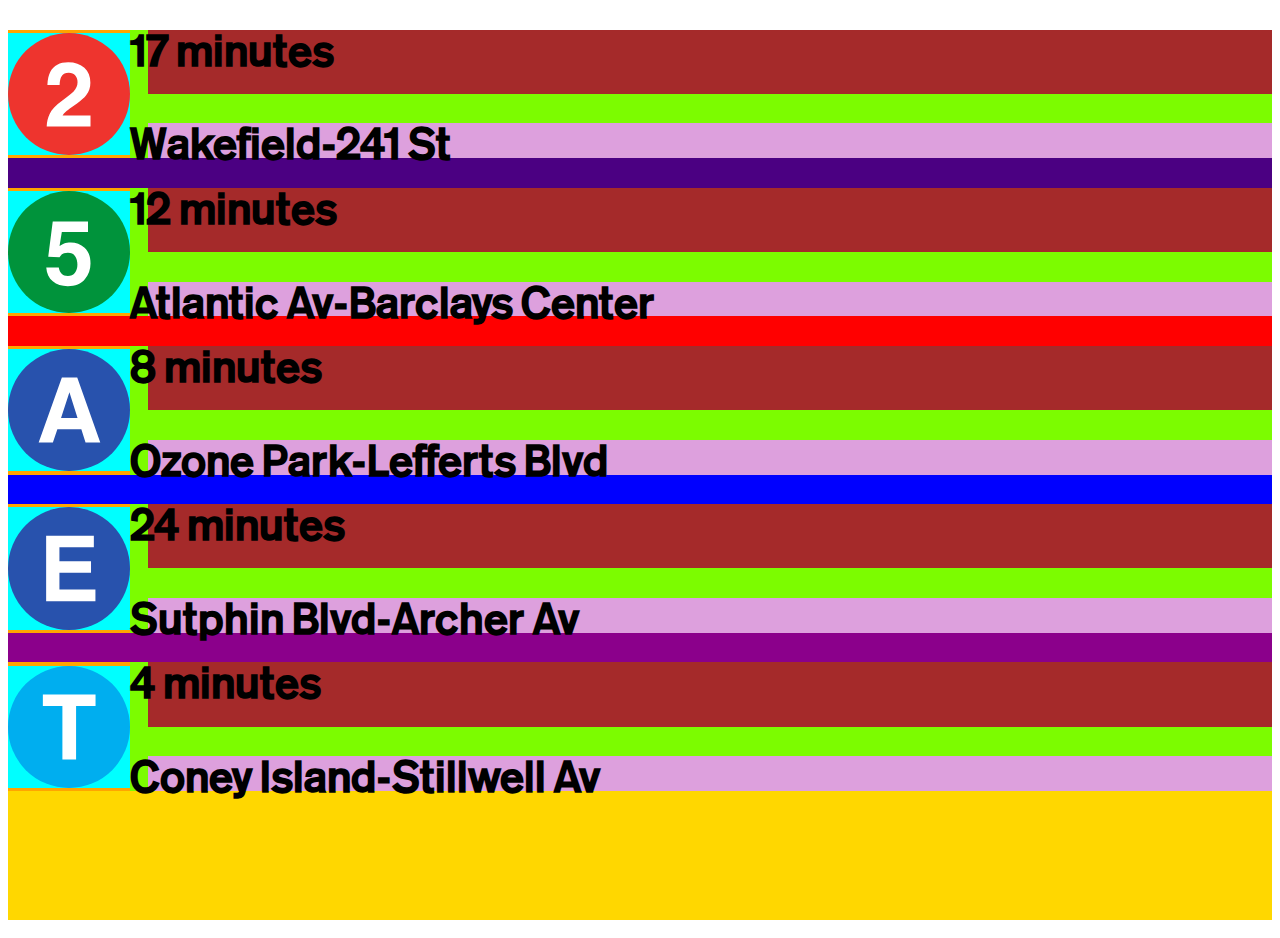
==== templates/index.html @ efa2014a "Web Ver" ====
<!DOCTYPE html>
<html>
<head>
	<script src="https://cdn.jsdelivr.net/npm/@popperjs/core@2.9.2/dist/umd/popper.min.js" integrity="sha384-IQsoLXl5PILFhosVNubq5LC7Qb9DXgDA9i+tQ8Zj3iwWAwPtgFTxbJ8NT4GN1R8p" crossorigin="anonymous"></script>
    <script src="https://cdn.jsdelivr.net/npm/bootstrap@5.0.2/dist/js/bootstrap.min.js" integrity="sha384-cVKIPhGWiC2Al4u+LWgxfKTRIcfu0JTxR+EQDz/bgldoEyl4H0zUF0QKbrJ0EcQF" crossorigin="anonymous"></script>
	<link href="https://cdn.jsdelivr.net/npm/bootstrap@5.0.2/dist/css/bootstrap.min.css" rel="stylesheet" integrity="sha384-EVSTQN3/azprG1Anm3QDgpJLIm9Nao0Yz1ztcQTwFspd3yD65VohhpuuCOmLASjC" crossorigin="anonymous">
    <link rel="stylesheet" href="/static/styles.css">
	<!-- <script src="scripts.js"></script> -->
    <script src="https://cdn.jsdelivr.net/npm/bootstrap@5.0.2/dist/js/bootstrap.bundle.min.js" integrity="sha384-MrcW6ZMFYlzcLA8Nl+NtUVF0sA7MsXsP1UyJoMp4YLEuNSfAP+JcXn/tWtIaxVXM" crossorigin="anonymous"></script>
    <!-- <script>
	var source = new EventSource("/broadway");
	source.onmessage = function(event) {
		$('#broadway').html(event.data);
	}
	</script> -->
</head>
<body style="height: 100vh">
	<div class="container-fluid" style="background-color: aqua; height: 14.29vh;">
        <div class="row" style="background-color: black; height: 100%;">
            <div class="col" style="background-color: lawngreen; height:100%;">
                <div style="float:left; background-color: orange; height: 100%; display: inline-flex; align-items: center;">
                    <img src="/static/svg/2.svg" style="background-color: aqua; height: 95%;">
                </div>
				<div id="uptown_seventh_time_DIV" class="row align-items-center time" style="background-color:brown;">
					<h1 id="uptown_seventh_time_H1" class="time">17 minutes</h1>
				</div>
				<div id="uptown_seventh_terminus_DIV" class="row align-items-center terminus" style="background-color:plum;">
					<h1 id="uptown_seventh_terminus_H1" class="terminus">Wakefield-241 St</h1>
				</div>         
            </div>
            <div class="col" style="background-color: indigo; height:100%;">
                
            </div>
        </div>
		<div class="row" style="background-color: black; height: 100%;">
            <div class="col" style="background-color: lawngreen; height:100%;">
                <div style="float:left; background-color: orange; height: 100%; display: inline-flex; align-items: center;">
                    <img src="/static/svg/5.svg" style="background-color: aqua; height: 95%;">
                </div>
				<div id="downtown_seventh_time_DIV" class="row align-items-center time" style="background-color:brown;">
					<h1 id="downtown_seventh_time_H1" class="time">12 minutes</h1>
				</div>
				<div id="downtown_seventh_terminus_DIV" class="row align-items-center terminus" style="background-color:plum;">
					<h1 id="downtown_seventh_terminus_H1" class="terminus">Atlantic Av-Barclays Center</h1>
				</div>         
            </div>
			<div class="col" style="background-color: red; height:100%;">
                
            </div>
        </div>
		<div class="row" style="background-color: black; height: 100%;">
            <div class="col" style="background-color: lawngreen; height:100%;">
                <div style="float:left; background-color: orange; height: 100%; display: inline-flex; align-items: center;">
                    <img src="/static/svg/a.svg" style="background-color: aqua; height: 95%;">
                </div>
				<div id="uptown_eighth_time_DIV" class="row align-items-center time" style="background-color:brown;">
					<h1 id="uptown_eighth_time_H1" class="time">8 minutes</h1>
				</div>
				<div id="uptown_eighth_terminus_DIV" class="row align-items-center terminus" style="background-color:plum;">
					<h1 id="uptown_eighth_terminus_H1" class="terminus">Ozone Park-Lefferts Blvd</h1>
				</div>         
            </div>
			<div class="col" style="background-color: blue; height:100%;">
                
            </div>
        </div>
		<div class="row" style="background-color: black; height: 100%;">
            <div class="col" style="background-color: lawngreen; height:100%;">
                <div style="float:left; background-color: orange; height: 100%; display: inline-flex; align-items: center;">
                    <img src="/static/svg/e.svg" style="background-color: aqua; height: 95%;">
                </div>
				<div id="downtown_eighth_time_DIV" class="row align-items-center time" style="background-color:brown;">
					<h1 id="downtown_eighth_time_H1" class="time">24 minutes</h1>
				</div>
				<div id="downtown_eighth_terminus_DIV" class="row align-items-center terminus" style="background-color:plum;">
					<h1 id="downtown_eighth_terminus_H1" class="terminus">Sutphin Blvd-Archer Av</h1>
				</div>         
            </div>
			<div class="col" style="background-color: darkmagenta; height:100%;">
                
            </div>
        </div>
		<div class="row" style="background-color: black; height: 100%;">
            <div class="col" style="background-color: lawngreen; height:100%;">
                <div style="float:left; background-color: orange; height: 100%; display: inline-flex; align-items: center;">
                    <img src="/static/svg/t.svg" style="background-color: aqua; height: 95%;">
                </div>
				<div id="uptown_broadway_time_DIV" class="row align-items-center time" style="background-color:brown;">
					<h1 id="uptown_broadway_time_H1" class="time">4 minutes</h1>
				</div>
				<div id="uptown_broadway_terminus_DIV" class="row align-items-center terminus" style="background-color:plum;">
					<h1 id="uptown_broadway_terminus_H1" class="terminus">Coney Island-Stillwell Av</h1>
				</div>         
            </div>
			<div class="col" style="background-color: gold; height:100%;">
                
            </div>
        </div>
	</div>
</body>
<script type="text/javascript">

	var textWidth_uptown_seventh = document.getElementById("uptown_seventh_terminus_H1")
    var divWidth_uptown_seventh = document.getElementById("uptown_seventh_terminus_DIV")

	var textWidth_downtown_seventh = document.getElementById("downtown_seventh_terminus_H1")
    var divWidth_downtown_seventh = document.getElementById("downtown_seventh_terminus_DIV")

	var textWidth_uptown_eighth = document.getElementById("uptown_eighth_terminus_H1")
    var divWidth_uptown_eighth = document.getElementById("uptown_eighth_terminus_DIV")

	var textWidth_downtown_eighth = document.getElementById("downtown_eighth_terminus_H1")
    var divWidth_downtown_eighth = document.getElementById("downtown_eighth_terminus_DIV")

	var textWidth_uptown_broadway = document.getElementById("uptown_broadway_terminus_H1")
    var divWidth_uptown_broadway = document.getElementById("uptown_broadway_terminus_DIV")

	function fixSizing(textWidth, divWidth) {

		if ((textWidth.scrollHeight > divWidth.clientHeight) && (Math.abs(textWidth.scrollHeight-divWidth.clientHeight) > 10)) {
			console.log("Overflow " + textWidth.scrollHeight + " " + divWidth.clientHeight);
			textWidth.classList.add("animation")
			divWidth.classList.add("animation")
		} else {
			console.log("Fine " + textWidth.scrollHeight + " " + divWidth.clientHeight);
		}

	}

	fixSizing(textWidth_uptown_seventh, divWidth_uptown_seventh)
	fixSizing(textWidth_downtown_seventh, divWidth_downtown_seventh)
	fixSizing(textWidth_uptown_eighth, divWidth_uptown_eighth)
	fixSizing(textWidth_downtown_eighth, divWidth_downtown_eighth)
	fixSizing(textWidth_uptown_broadway, divWidth_uptown_broadway)

</script>

</html>
---- static/styles.css ----
@font-face {
    font-family: helveticaLight;
    src: url("helvetica-light.ttf");
}

@font-face {
    font-family: standardMediumCondensed;
    src: url("standard-medium-condensed.otf");
}

@font-face {
    font-family: standardMedium;
    src: url("standard-medium.otf");
}

div.time {
    height:50%; 
    margin-left: 15.5vh;
}

div.terminus {
    height:50%; 
    margin-left: 15.5vh;
}

h1.time {
    font-family: standardMedium;
    font-size: 3.45vw;
    margin-left: -2%;
}

h1.terminus {
    /*white-space: nowrap;*/
    font-family: standardMedium;
    font-size: 3.45vw;
    margin-left: -2%;
    /* animation: marquee 6s linear infinite; */
}

h1.animation {
    white-space: nowrap;
    animation: marquee linear infinite;
    animation-duration: 10s;
}

div.animation {
    overflow: hidden;
    margin-right: -20vw;
}

@keyframes marquee {
    0% { transform: translateX(100%); }
    40% { transform: translateX(0%);}
    60% { transform: translateX(0%);}
    100% { transform: translateX(-105%); }
}
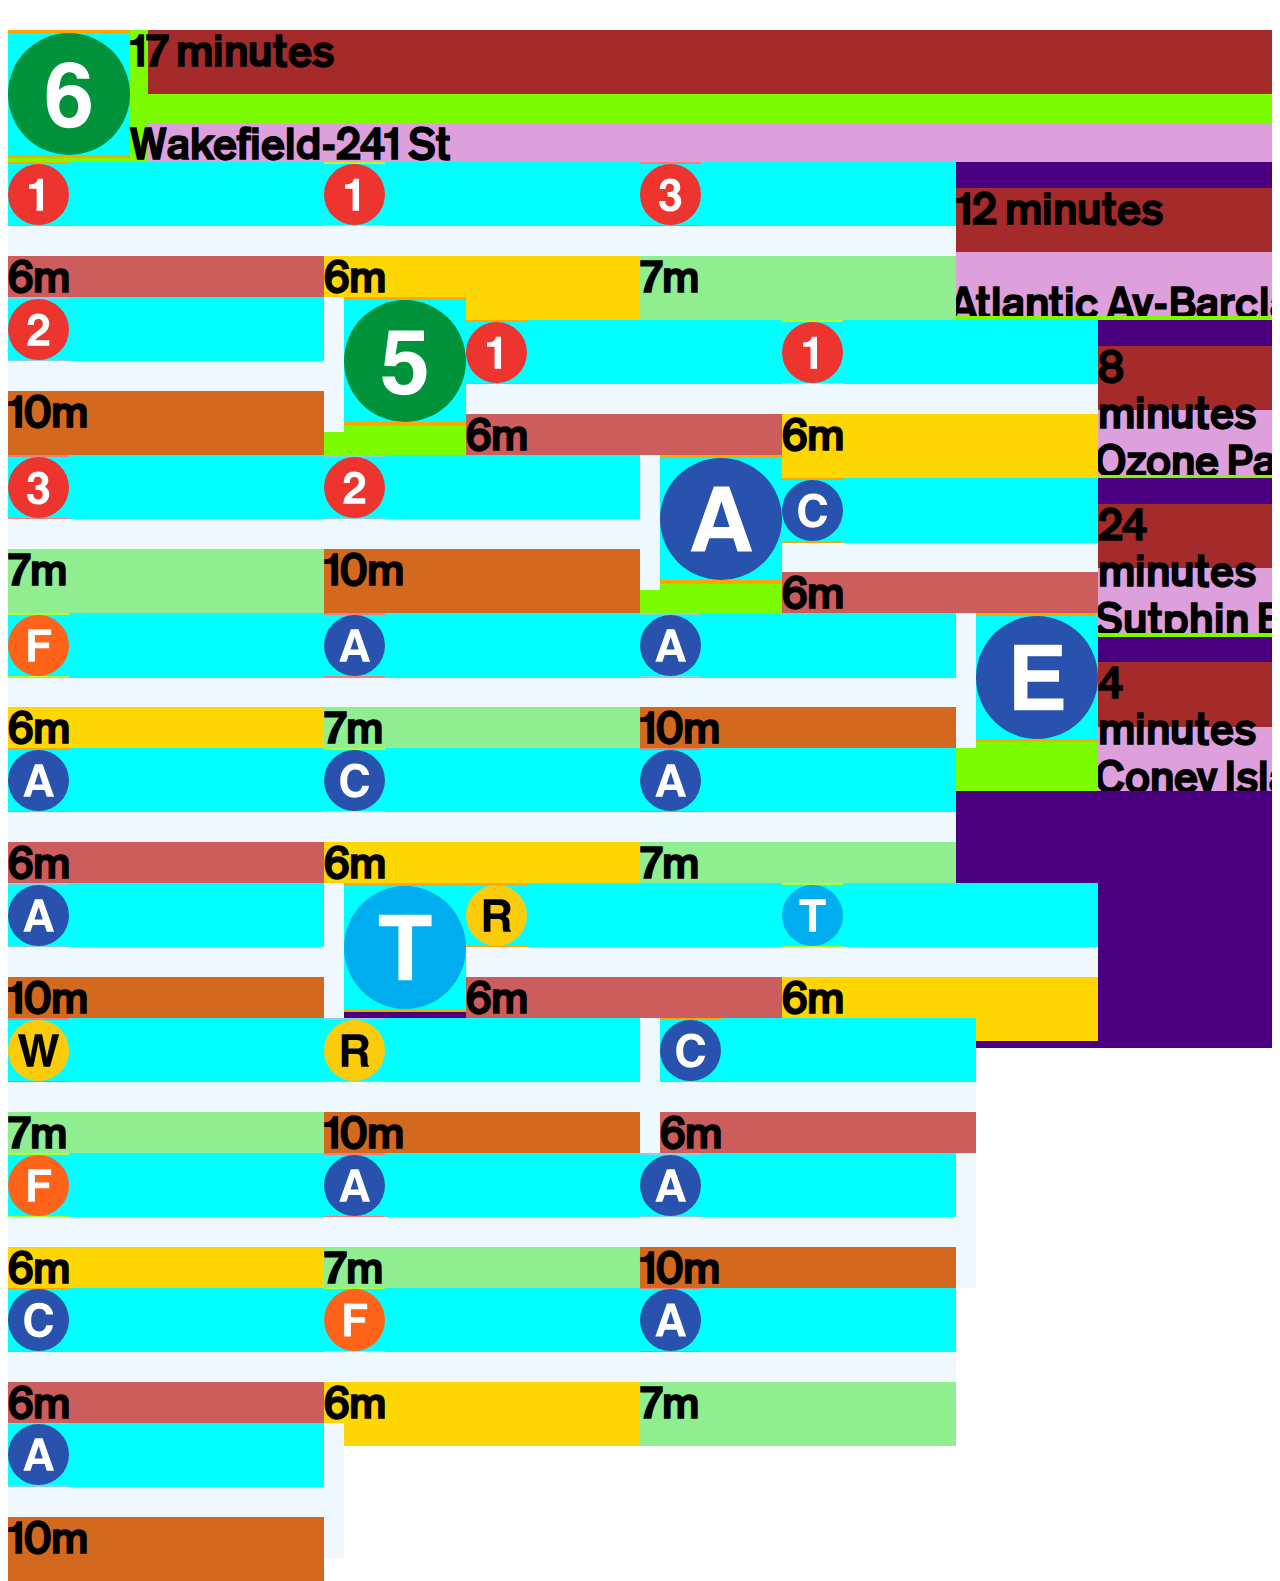
==== commit a3f77b86: "SmallBoxes" ====
--- a/templates/index.html
+++ b/templates/index.html
@@ -17,9 +17,9 @@
 <body style="height: 100vh">
 	<div class="container-fluid" style="background-color: aqua; height: 14.29vh;">
         <div class="row" style="background-color: black; height: 100%;">
-            <div class="col" style="background-color: lawngreen; height:100%;">
+            <div class="col" style="background-color: lawngreen; height:100%; padding-bottom: 0.3%;">
                 <div style="float:left; background-color: orange; height: 100%; display: inline-flex; align-items: center;">
-                    <img src="/static/svg/2.svg" style="background-color: aqua; height: 95%;">
+                    <img src="/static/svg/6.svg" style="background-color: aqua; height: 95%;">
                 </div>
 				<div id="uptown_seventh_time_DIV" class="row align-items-center time" style="background-color:brown;">
 					<h1 id="uptown_seventh_time_H1" class="time">17 minutes</h1>
@@ -29,11 +29,50 @@
 				</div>         
             </div>
             <div class="col" style="background-color: indigo; height:100%;">
-                
+                <div class="smallBox" style="background-color:aliceblue;">
+					<div class="row" style="background-color: cyan; margin-left: 0%; height: 50%;">
+						<div style="float:left; background-color: orange; height: 100%; display: inline-flex; align-items: center;">
+							<img src="/static/svg/1.svg" style="background-color: aqua; height: 95%; margin-left: 0%;">
+						</div>
+					</div>
+					<div class="row" style="background-color: indianred; margin-left: 0%; height: 50%;">
+						<h1 class="time" style="margin-left: 0%;">6m</h1>
+					</div>
+				</div>
+				<div class="smallBox" style="background-color:aliceblue;">
+					<div class="row" style="background-color: cyan; margin-left: 0%; height: 50%;">
+						<div style="float:left; background-color: greenyellow; height: 100%; display: inline-flex; align-items: center;">
+							<img src="/static/svg/1.svg" style="background-color: aqua; height: 95%; margin-left: 0%;">
+						</div>
+					</div>
+					<div class="row" style="background-color: gold; margin-left: 0%; height: 50%;">
+						<h1 class="time" style="margin-left: 0%;">6m</h1>
+					</div>
+				</div>
+				<div class="smallBox" style="background-color:aliceblue;">
+					<div class="row" style="background-color: cyan; margin-left: 0%; height: 50%;">
+						<div style="float:left; background-color: lightcoral; height: 100%; display: inline-flex; align-items: center;">
+							<img src="/static/svg/3.svg" style="background-color: aqua; height: 95%; margin-left: 0%;">
+						</div>
+					</div>
+					<div class="row" style="background-color: lightgreen; margin-left: 0%; height: 50%;">
+						<h1 class="time" style="margin-left: 0%;">7m</h1>
+					</div>
+				</div>
+				<div class="smallBox" style="background-color:aliceblue; padding-right: 1.6%;">
+					<div class="row" style="background-color: cyan; margin-left: 0%; height: 50%;">
+						<div style="float:left; background-color: skyblue; height: 100%; display: inline-flex; align-items: center;">
+							<img src="/static/svg/2.svg" style="background-color: aqua; height: 95%; margin-left: 0%;">
+						</div>
+					</div>
+					<div class="row" style="background-color: chocolate; margin-left: 0%; height: 50%;">
+						<h1 class="time" style="margin-left: 0%;">10m</h1>
+					</div>
+				</div>
             </div>
         </div>
 		<div class="row" style="background-color: black; height: 100%;">
-            <div class="col" style="background-color: lawngreen; height:100%;">
+            <div class="col" style="background-color: lawngreen; height:100%; padding-bottom: 0.3%;">
                 <div style="float:left; background-color: orange; height: 100%; display: inline-flex; align-items: center;">
                     <img src="/static/svg/5.svg" style="background-color: aqua; height: 95%;">
                 </div>
@@ -44,12 +83,51 @@
 					<h1 id="downtown_seventh_terminus_H1" class="terminus">Atlantic Av-Barclays Center</h1>
 				</div>         
             </div>
-			<div class="col" style="background-color: red; height:100%;">
-                
+			<div class="col" style="background-color: indigo; height:100%;">
+                <div class="smallBox" style="background-color:aliceblue;">
+					<div class="row" style="background-color: cyan; margin-left: 0%; height: 50%;">
+						<div style="float:left; background-color: orange; height: 100%; display: inline-flex; align-items: center;">
+							<img src="/static/svg/1.svg" style="background-color: aqua; height: 95%; margin-left: 0%;">
+						</div>
+					</div>
+					<div class="row" style="background-color: indianred; margin-left: 0%; height: 50%;">
+						<h1 class="time" style="margin-left: 0%;">6m</h1>
+					</div>
+				</div>
+				<div class="smallBox" style="background-color:aliceblue;">
+					<div class="row" style="background-color: cyan; margin-left: 0%; height: 50%;">
+						<div style="float:left; background-color: greenyellow; height: 100%; display: inline-flex; align-items: center;">
+							<img src="/static/svg/1.svg" style="background-color: aqua; height: 95%; margin-left: 0%;">
+						</div>
+					</div>
+					<div class="row" style="background-color: gold; margin-left: 0%; height: 50%;">
+						<h1 class="time" style="margin-left: 0%;">6m</h1>
+					</div>
+				</div>
+				<div class="smallBox" style="background-color:aliceblue;">
+					<div class="row" style="background-color: cyan; margin-left: 0%; height: 50%;">
+						<div style="float:left; background-color: lightcoral; height: 100%; display: inline-flex; align-items: center;">
+							<img src="/static/svg/3.svg" style="background-color: aqua; height: 95%; margin-left: 0%;">
+						</div>
+					</div>
+					<div class="row" style="background-color: lightgreen; margin-left: 0%; height: 50%;">
+						<h1 class="time" style="margin-left: 0%;">7m</h1>
+					</div>
+				</div>
+				<div class="smallBox" style="background-color:aliceblue; padding-right: 1.6%;">
+					<div class="row" style="background-color: cyan; margin-left: 0%; height: 50%;">
+						<div style="float:left; background-color: skyblue; height: 100%; display: inline-flex; align-items: center;">
+							<img src="/static/svg/2.svg" style="background-color: aqua; height: 95%; margin-left: 0%;">
+						</div>
+					</div>
+					<div class="row" style="background-color: chocolate; margin-left: 0%; height: 50%;">
+						<h1 class="time" style="margin-left: 0%;">10m</h1>
+					</div>
+				</div>
             </div>
         </div>
 		<div class="row" style="background-color: black; height: 100%;">
-            <div class="col" style="background-color: lawngreen; height:100%;">
+            <div class="col" style="background-color: lawngreen; height:100%; padding-bottom: 0.3%;">
                 <div style="float:left; background-color: orange; height: 100%; display: inline-flex; align-items: center;">
                     <img src="/static/svg/a.svg" style="background-color: aqua; height: 95%;">
                 </div>
@@ -60,12 +138,51 @@
 					<h1 id="uptown_eighth_terminus_H1" class="terminus">Ozone Park-Lefferts Blvd</h1>
 				</div>         
             </div>
-			<div class="col" style="background-color: blue; height:100%;">
-                
+			<div class="col" style="background-color: indigo; height:100%;">
+                <div class="smallBox" style="background-color:aliceblue;">
+					<div class="row" style="background-color: cyan; margin-left: 0%; height: 50%;">
+						<div style="float:left; background-color: orange; height: 100%; display: inline-flex; align-items: center;">
+							<img src="/static/svg/c.svg" style="background-color: aqua; height: 95%; margin-left: 0%;">
+						</div>
+					</div>
+					<div class="row" style="background-color: indianred; margin-left: 0%; height: 50%;">
+						<h1 class="time" style="margin-left: 0%;">6m</h1>
+					</div>
+				</div>
+				<div class="smallBox" style="background-color:aliceblue;">
+					<div class="row" style="background-color: cyan; margin-left: 0%; height: 50%;">
+						<div style="float:left; background-color: greenyellow; height: 100%; display: inline-flex; align-items: center;">
+							<img src="/static/svg/f.svg" style="background-color: aqua; height: 95%; margin-left: 0%;">
+						</div>
+					</div>
+					<div class="row" style="background-color: gold; margin-left: 0%; height: 50%;">
+						<h1 class="time" style="margin-left: 0%;">6m</h1>
+					</div>
+				</div>
+				<div class="smallBox" style="background-color:aliceblue;">
+					<div class="row" style="background-color: cyan; margin-left: 0%; height: 50%;">
+						<div style="float:left; background-color: lightcoral; height: 100%; display: inline-flex; align-items: center;">
+							<img src="/static/svg/a.svg" style="background-color: aqua; height: 95%; margin-left: 0%;">
+						</div>
+					</div>
+					<div class="row" style="background-color: lightgreen; margin-left: 0%; height: 50%;">
+						<h1 class="time" style="margin-left: 0%;">7m</h1>
+					</div>
+				</div>
+				<div class="smallBox" style="background-color:aliceblue; padding-right: 1.6%;">
+					<div class="row" style="background-color: cyan; margin-left: 0%; height: 50%;">
+						<div style="float:left; background-color: skyblue; height: 100%; display: inline-flex; align-items: center;">
+							<img src="/static/svg/a.svg" style="background-color: aqua; height: 95%; margin-left: 0%;">
+						</div>
+					</div>
+					<div class="row" style="background-color: chocolate; margin-left: 0%; height: 50%;">
+						<h1 class="time" style="margin-left: 0%;">10m</h1>
+					</div>
+				</div>
             </div>
         </div>
 		<div class="row" style="background-color: black; height: 100%;">
-            <div class="col" style="background-color: lawngreen; height:100%;">
+            <div class="col" style="background-color: lawngreen; height:100%; padding-bottom: 0.3%;">
                 <div style="float:left; background-color: orange; height: 100%; display: inline-flex; align-items: center;">
                     <img src="/static/svg/e.svg" style="background-color: aqua; height: 95%;">
                 </div>
@@ -76,12 +193,51 @@
 					<h1 id="downtown_eighth_terminus_H1" class="terminus">Sutphin Blvd-Archer Av</h1>
 				</div>         
             </div>
-			<div class="col" style="background-color: darkmagenta; height:100%;">
-                
+			<div class="col" style="background-color: indigo; height:100%;">
+                <div class="smallBox" style="background-color:aliceblue;">
+					<div class="row" style="background-color: cyan; margin-left: 0%; height: 50%;">
+						<div style="float:left; background-color: orange; height: 100%; display: inline-flex; align-items: center;">
+							<img src="/static/svg/a.svg" style="background-color: aqua; height: 95%; margin-left: 0%;">
+						</div>
+					</div>
+					<div class="row" style="background-color: indianred; margin-left: 0%; height: 50%;">
+						<h1 class="time" style="margin-left: 0%;">6m</h1>
+					</div>
+				</div>
+				<div class="smallBox" style="background-color:aliceblue;">
+					<div class="row" style="background-color: cyan; margin-left: 0%; height: 50%;">
+						<div style="float:left; background-color: greenyellow; height: 100%; display: inline-flex; align-items: center;">
+							<img src="/static/svg/c.svg" style="background-color: aqua; height: 95%; margin-left: 0%;">
+						</div>
+					</div>
+					<div class="row" style="background-color: gold; margin-left: 0%; height: 50%;">
+						<h1 class="time" style="margin-left: 0%;">6m</h1>
+					</div>
+				</div>
+				<div class="smallBox" style="background-color:aliceblue;">
+					<div class="row" style="background-color: cyan; margin-left: 0%; height: 50%;">
+						<div style="float:left; background-color: lightcoral; height: 100%; display: inline-flex; align-items: center;">
+							<img src="/static/svg/a.svg" style="background-color: aqua; height: 95%; margin-left: 0%;">
+						</div>
+					</div>
+					<div class="row" style="background-color: lightgreen; margin-left: 0%; height: 50%;">
+						<h1 class="time" style="margin-left: 0%;">7m</h1>
+					</div>
+				</div>
+				<div class="smallBox" style="background-color:aliceblue; padding-right: 1.6%;">
+					<div class="row" style="background-color: cyan; margin-left: 0%; height: 50%;">
+						<div style="float:left; background-color: skyblue; height: 100%; display: inline-flex; align-items: center;">
+							<img src="/static/svg/a.svg" style="background-color: aqua; height: 95%; margin-left: 0%;">
+						</div>
+					</div>
+					<div class="row" style="background-color: chocolate; margin-left: 0%; height: 50%;">
+						<h1 class="time" style="margin-left: 0%;">10m</h1>
+					</div>
+				</div>
             </div>
         </div>
 		<div class="row" style="background-color: black; height: 100%;">
-            <div class="col" style="background-color: lawngreen; height:100%;">
+            <div class="col" style="background-color: lawngreen; height:100%; padding-bottom: 0.3%;">
                 <div style="float:left; background-color: orange; height: 100%; display: inline-flex; align-items: center;">
                     <img src="/static/svg/t.svg" style="background-color: aqua; height: 95%;">
                 </div>
@@ -92,8 +248,133 @@
 					<h1 id="uptown_broadway_terminus_H1" class="terminus">Coney Island-Stillwell Av</h1>
 				</div>         
             </div>
-			<div class="col" style="background-color: gold; height:100%;">
-                
+			<div class="col" style="background-color: indigo; height:100%;">
+                <div class="smallBox" style="background-color:aliceblue;">
+					<div class="row" style="background-color: cyan; margin-left: 0%; height: 50%;">
+						<div style="float:left; background-color: orange; height: 100%; display: inline-flex; align-items: center;">
+							<img src="/static/svg/r.svg" style="background-color: aqua; height: 95%; margin-left: 0%;">
+						</div>
+					</div>
+					<div class="row" style="background-color: indianred; margin-left: 0%; height: 50%;">
+						<h1 class="time" style="margin-left: 0%;">6m</h1>
+					</div>
+				</div>
+				<div class="smallBox" style="background-color:aliceblue;">
+					<div class="row" style="background-color: cyan; margin-left: 0%; height: 50%;">
+						<div style="float:left; background-color: greenyellow; height: 100%; display: inline-flex; align-items: center;">
+							<img src="/static/svg/t.svg" style="background-color: aqua; height: 95%; margin-left: 0%;">
+						</div>
+					</div>
+					<div class="row" style="background-color: gold; margin-left: 0%; height: 50%;">
+						<h1 class="time" style="margin-left: 0%;">6m</h1>
+					</div>
+				</div>
+				<div class="smallBox" style="background-color:aliceblue;">
+					<div class="row" style="background-color: cyan; margin-left: 0%; height: 50%;">
+						<div style="float:left; background-color: lightcoral; height: 100%; display: inline-flex; align-items: center;">
+							<img src="/static/svg/w.svg" style="background-color: aqua; height: 95%; margin-left: 0%;">
+						</div>
+					</div>
+					<div class="row" style="background-color: lightgreen; margin-left: 0%; height: 50%;">
+						<h1 class="time" style="margin-left: 0%;">7m</h1>
+					</div>
+				</div>
+				<div class="smallBox" style="background-color:aliceblue; padding-right: 1.6%;">
+					<div class="row" style="background-color: cyan; margin-left: 0%; height: 50%;">
+						<div style="float:left; background-color: skyblue; height: 100%; display: inline-flex; align-items: center;">
+							<img src="/static/svg/r.svg" style="background-color: aqua; height: 95%; margin-left: 0%;">
+						</div>
+					</div>
+					<div class="row" style="background-color: chocolate; margin-left: 0%; height: 50%;">
+						<h1 class="time" style="margin-left: 0%;">10m</h1>
+					</div>
+				</div>
+            </div>
+        </div>
+		<div class="row" style="background-color: black; height: 100%;">
+            <div class="col" style="background-color: indigo; height:100%;">
+                <div class="smallBox" style="background-color:aliceblue;">
+					<div class="row" style="background-color: cyan; margin-left: 0%; height: 50%;">
+						<div style="float:left; background-color: orange; height: 100%; display: inline-flex; align-items: center;">
+							<img src="/static/svg/c.svg" style="background-color: aqua; height: 95%; margin-left: 0%;">
+						</div>
+					</div>
+					<div class="row" style="background-color: indianred; margin-left: 0%; height: 50%;">
+						<h1 class="time" style="margin-left: 0%;">6m</h1>
+					</div>
+				</div>
+				<div class="smallBox" style="background-color:aliceblue;">
+					<div class="row" style="background-color: cyan; margin-left: 0%; height: 50%;">
+						<div style="float:left; background-color: greenyellow; height: 100%; display: inline-flex; align-items: center;">
+							<img src="/static/svg/f.svg" style="background-color: aqua; height: 95%; margin-left: 0%;">
+						</div>
+					</div>
+					<div class="row" style="background-color: gold; margin-left: 0%; height: 50%;">
+						<h1 class="time" style="margin-left: 0%;">6m</h1>
+					</div>
+				</div>
+				<div class="smallBox" style="background-color:aliceblue;">
+					<div class="row" style="background-color: cyan; margin-left: 0%; height: 50%;">
+						<div style="float:left; background-color: lightcoral; height: 100%; display: inline-flex; align-items: center;">
+							<img src="/static/svg/a.svg" style="background-color: aqua; height: 95%; margin-left: 0%;">
+						</div>
+					</div>
+					<div class="row" style="background-color: lightgreen; margin-left: 0%; height: 50%;">
+						<h1 class="time" style="margin-left: 0%;">7m</h1>
+					</div>
+				</div>
+				<div class="smallBox" style="background-color:aliceblue; padding-right: 1.6%;">
+					<div class="row" style="background-color: cyan; margin-left: 0%; height: 50%;">
+						<div style="float:left; background-color: skyblue; height: 100%; display: inline-flex; align-items: center;">
+							<img src="/static/svg/a.svg" style="background-color: aqua; height: 95%; margin-left: 0%;">
+						</div>
+					</div>
+					<div class="row" style="background-color: chocolate; margin-left: 0%; height: 50%;">
+						<h1 class="time" style="margin-left: 0%;">10m</h1>
+					</div>
+				</div>
+            </div>
+			<div class="col" style="background-color: indigo; height:100%;">
+                <div class="smallBox" style="background-color:aliceblue;">
+					<div class="row" style="background-color: cyan; margin-left: 0%; height: 50%;">
+						<div style="float:left; background-color: orange; height: 100%; display: inline-flex; align-items: center;">
+							<img src="/static/svg/c.svg" style="background-color: aqua; height: 95%; margin-left: 0%;">
+						</div>
+					</div>
+					<div class="row" style="background-color: indianred; margin-left: 0%; height: 50%;">
+						<h1 class="time" style="margin-left: 0%;">6m</h1>
+					</div>
+				</div>
+				<div class="smallBox" style="background-color:aliceblue;">
+					<div class="row" style="background-color: cyan; margin-left: 0%; height: 50%;">
+						<div style="float:left; background-color: greenyellow; height: 100%; display: inline-flex; align-items: center;">
+							<img src="/static/svg/f.svg" style="background-color: aqua; height: 95%; margin-left: 0%;">
+						</div>
+					</div>
+					<div class="row" style="background-color: gold; margin-left: 0%; height: 50%;">
+						<h1 class="time" style="margin-left: 0%;">6m</h1>
+					</div>
+				</div>
+				<div class="smallBox" style="background-color:aliceblue;">
+					<div class="row" style="background-color: cyan; margin-left: 0%; height: 50%;">
+						<div style="float:left; background-color: lightcoral; height: 100%; display: inline-flex; align-items: center;">
+							<img src="/static/svg/a.svg" style="background-color: aqua; height: 95%; margin-left: 0%;">
+						</div>
+					</div>
+					<div class="row" style="background-color: lightgreen; margin-left: 0%; height: 50%;">
+						<h1 class="time" style="margin-left: 0%;">7m</h1>
+					</div>
+				</div>
+				<div class="smallBox" style="background-color:aliceblue; padding-right: 1.6%;">
+					<div class="row" style="background-color: cyan; margin-left: 0%; height: 50%;">
+						<div style="float:left; background-color: skyblue; height: 100%; display: inline-flex; align-items: center;">
+							<img src="/static/svg/a.svg" style="background-color: aqua; height: 95%; margin-left: 0%;">
+						</div>
+					</div>
+					<div class="row" style="background-color: chocolate; margin-left: 0%; height: 50%;">
+						<h1 class="time" style="margin-left: 0%;">10m</h1>
+					</div>
+				</div>
             </div>
         </div>
 	</div>
--- a/static/styles.css
+++ b/static/styles.css
@@ -48,6 +48,13 @@
     margin-right: -20vw;
 }
 
+div.smallBox {
+    height: 100%;
+    float: left;
+    width: 25%;
+    padding-bottom: 0.5%;
+}
+
 @keyframes marquee {
     0% { transform: translateX(100%); }
     40% { transform: translateX(0%);}
